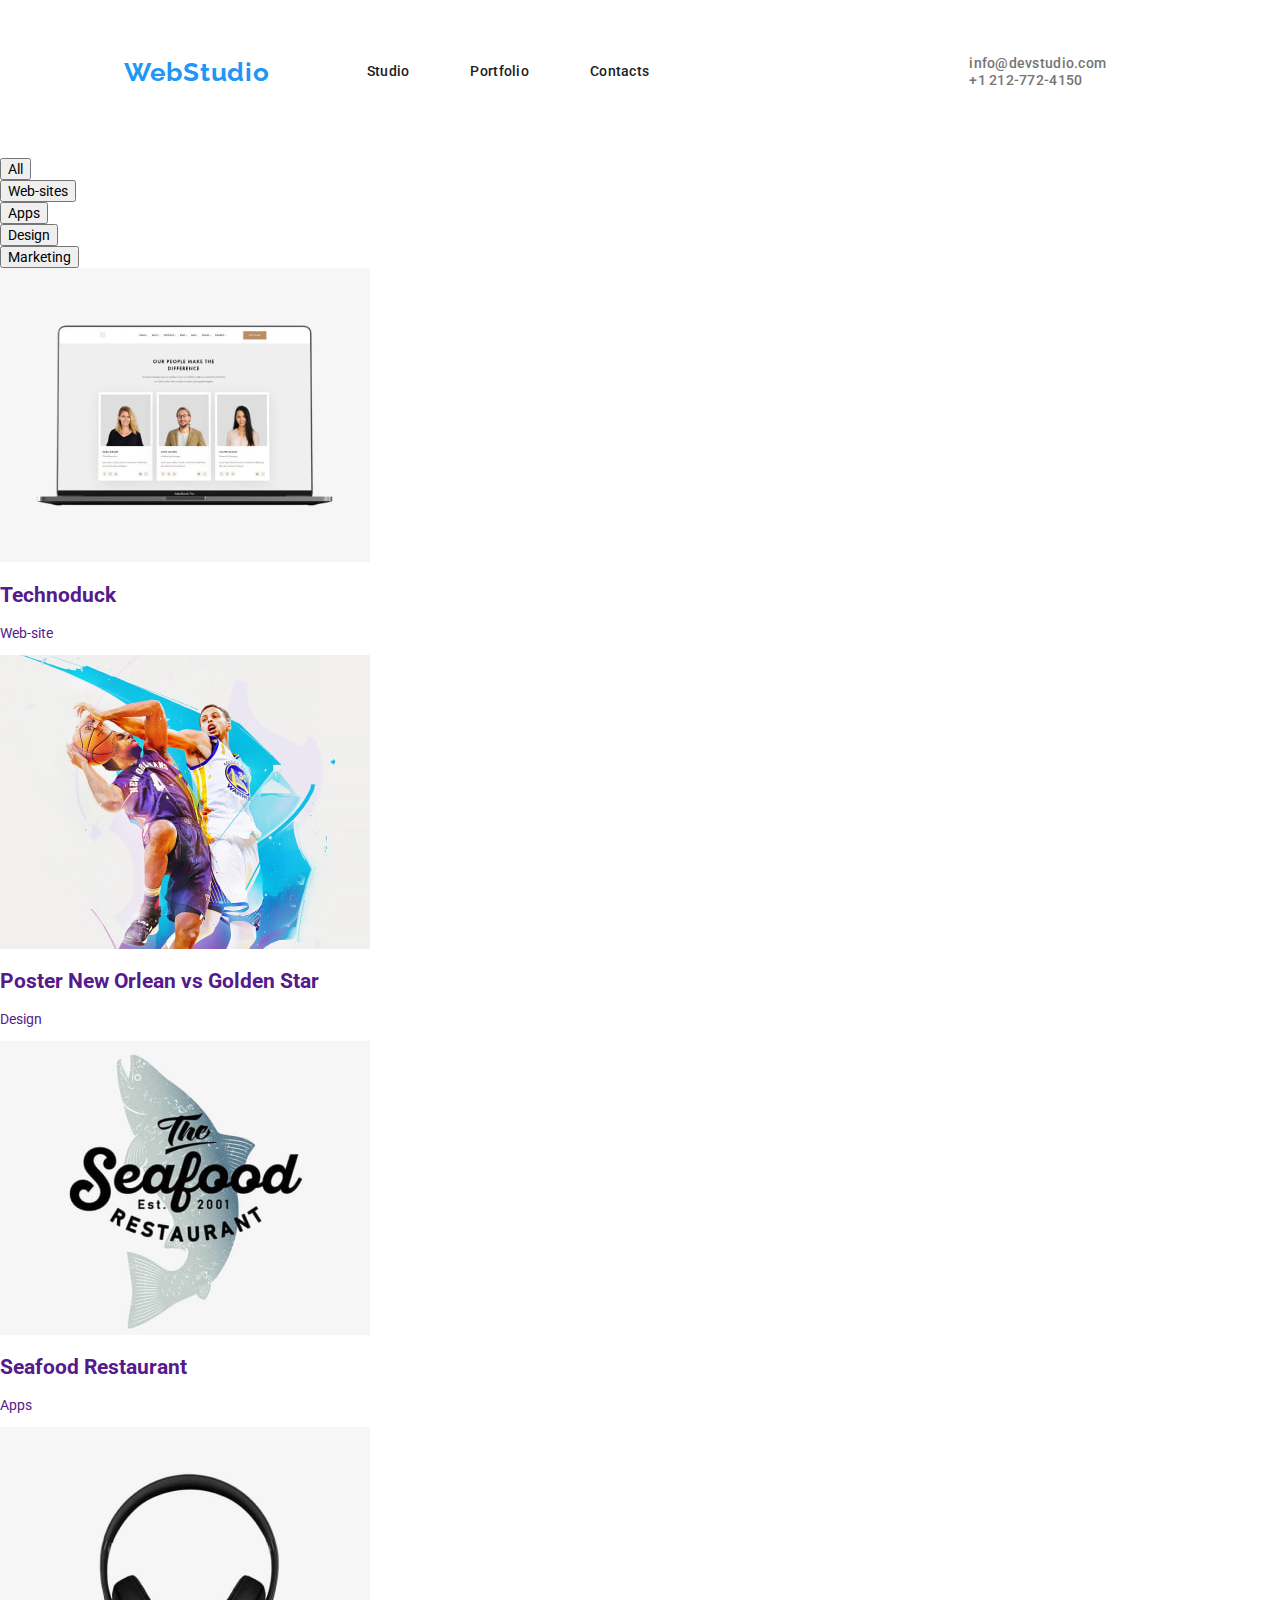
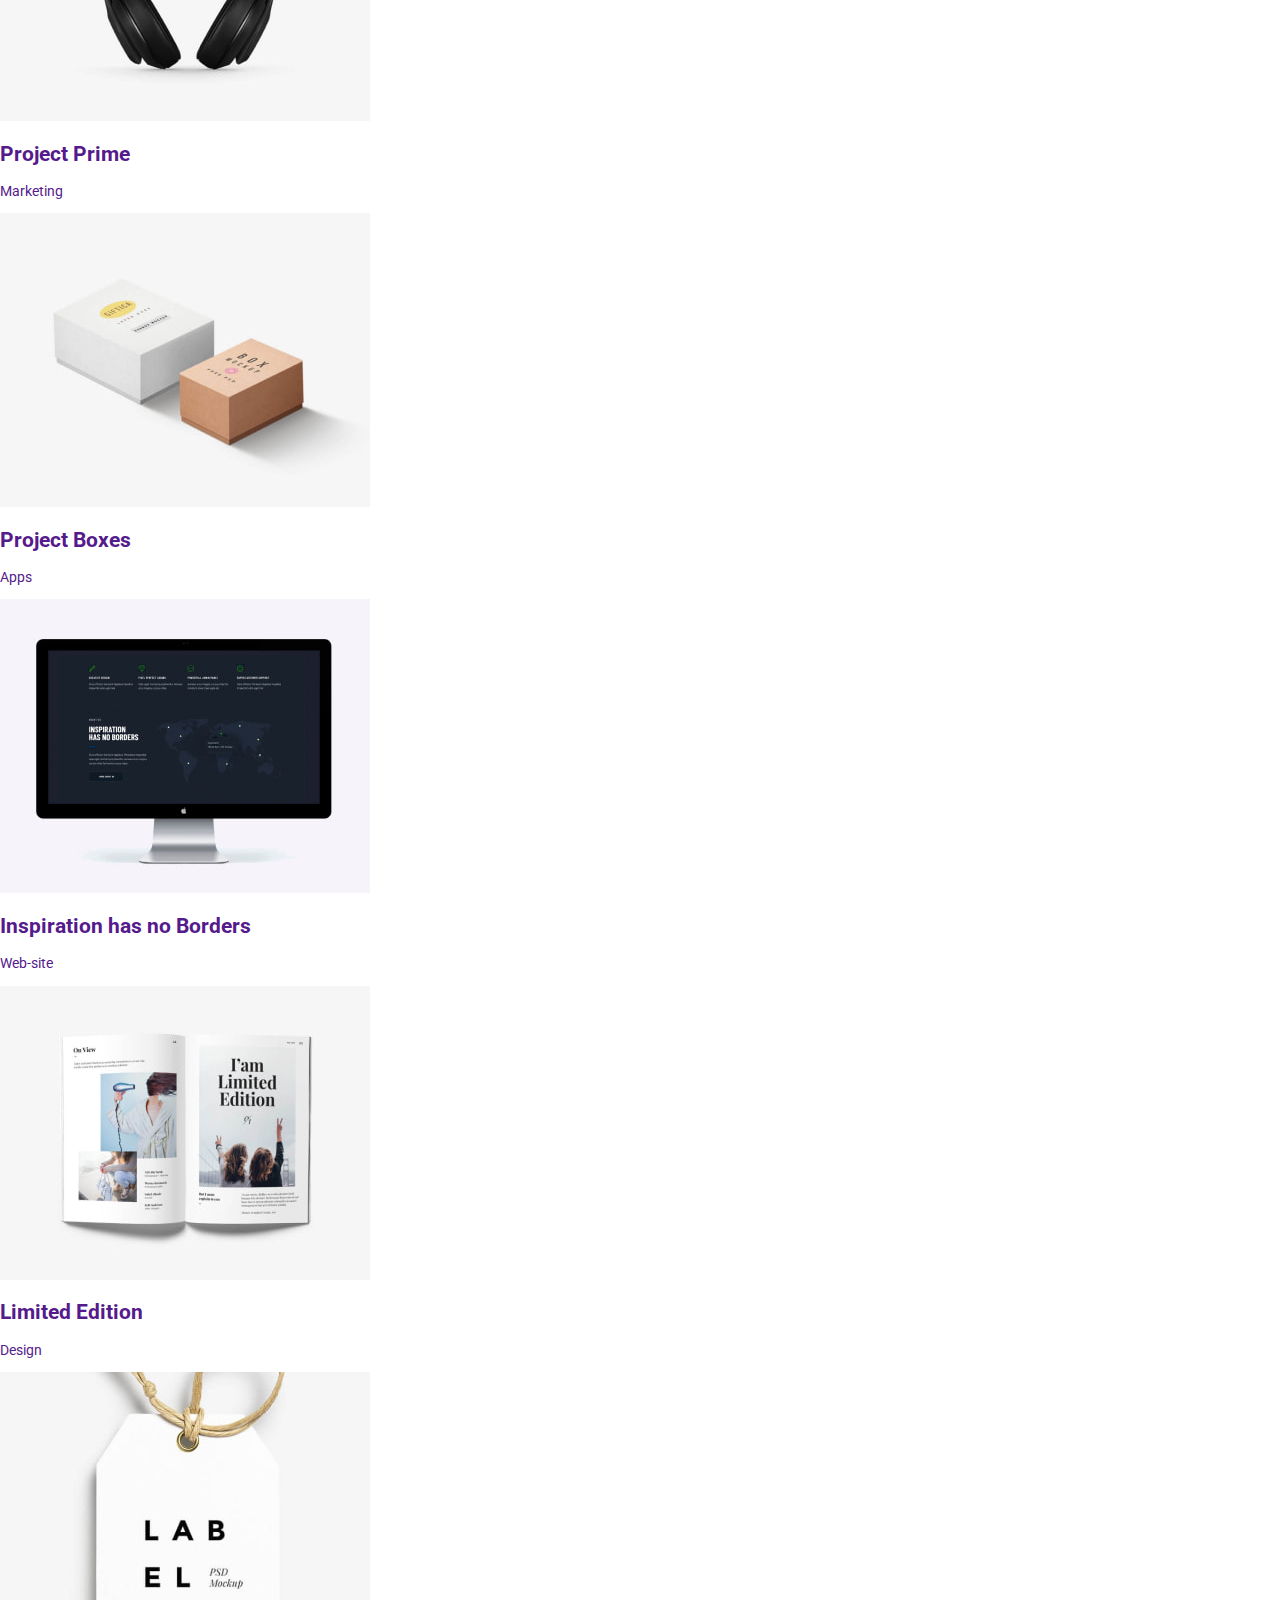
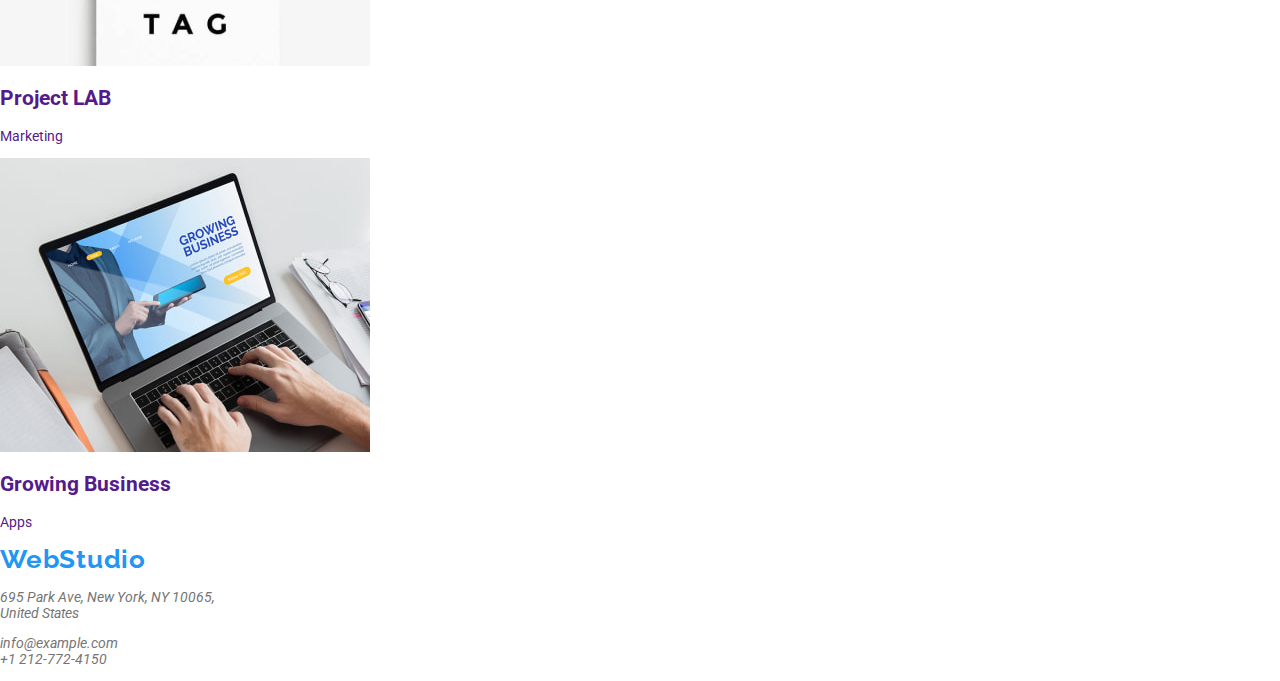
==== portfolio.html @ ec8e6b29 "50 css second atempt" ====
<!DOCTYPE html>
<html lang="en">
  <head>
    <meta charset="UTF-8" />
    <meta http-equiv="X-UA-Compatible" content="IE=edge" />
    <meta name="viewport" content="width=device-width, initial-scale=1.0" />
    <title>Portfolio</title>
    <link rel="stylesheet" href="./style/normalize.css" />
    <link rel="preconnect" href="https://fonts.googleapis.com" />
    <link rel="preconnect" href="https://fonts.gstatic.com" crossorigin />
    <link
      href="https://fonts.googleapis.com/css2?family=Raleway:wght@700&family=Roboto:wght@400;500;700;900&display=swap"
      rel="stylesheet"
    />
    <link rel="stylesheet" href="./style/index.css" />
  </head>
  <body>
    <header>
      <a href="./index.html" class="link logo"
        ><span class="web">Web</span>Studio</a
      >
      <nav class="nav">
        <ul class="list nav-list">
          <li class="nav-item">
            <a href="./index.html" class="link nav-link">Studio</a>
          </li>
          <li class="nav-item">
            <a href="./portfolio.html" class="link nav-link">Portfolio</a>
          </li>
          <li class="nav-item">
            <a href="" class="link nav-link">Contacts</a>
          </li>
        </ul>
      </nav>
      <div>
        <a href="mailto:info@devstudio.com" class="link nav-contact"
          >info@devstudio.com</a
        >
        <a href="tel:+12127724150" class="link nav-contact">+1 212-772-4150</a>
      </div>
    </header>
    <main>
      <section class="works">
        <h1 class="works-title visually-hidden">Works</h1>
        <ul class="list btns-list">
          <li class="btn-item">
            <button type="button" class="works-btn">All</button>
          </li>
          <li class="btn-item">
            <button type="button" class="works-btn">Web-sites</button>
          </li>
          <li class="btn-item">
            <button type="button" class="works-btn">Apps</button>
          </li>
          <li class="btn-item">
            <button type="button" class="works-btn">Design</button>
          </li>
          <li class="btn-item">
            <button type="button" class="works-btn">Marketing</button>
          </li>
          <ul class="list works-list">
            <li class="works-item">
              <a href="" class="link works-link">
                <img
                  src="./images/portfolio/technoduck.jpg"
                  alt="Technoduck"
                  class="works-img"
                  width="370"
                />
                <h2 class="works-name">Technoduck</h2>
                <p class="works-type">Web-site</p>
              </a>
            </li>
            <li class="works-item">
              <a href="" class="link works-link">
                <img
                  src="./images/portfolio/poster new orlean vs golden star.jpg"
                  alt="Poster New Orlean vs Golden Star"
                  class="works-img"
                  width="370"
                />
                <h2 class="works-name">Poster New Orlean vs Golden Star</h2>
                <p class="works-type">Design</p>
              </a>
            </li>
            <li class="works-item">
              <a href="" class="link works-link">
                <img
                  src="./images/portfolio/seafood restaurant .jpg"
                  alt="Seafood Restaurant "
                  class="works-img"
                  width="370"
                />
                <h2 class="works-name">Seafood Restaurant</h2>
                <p class="works-type">Apps</p>
              </a>
            </li>
            <li class="works-item">
              <a href="" class="link works-link">
                <img
                  src="./images/portfolio/project prime.jpg"
                  alt="Project Prime"
                  class="works-img"
                  width="370"
                />
                <h2 class="works-name">Project Prime</h2>
                <p class="works-type">Marketing</p>
              </a>
            </li>
            <li class="works-item">
              <a href="" class="link works-link">
                <img
                  src="./images/portfolio/project boxes.jpg"
                  alt="Project Boxes"
                  class="works-img"
                  width="370"
                />
                <h2 class="works-name">Project Boxes</h2>
                <p class="works-type">Apps</p>
              </a>
            </li>
            <li class="works-item">
              <a href="" class="link works-link">
                <img
                  src="./images/portfolio/inspiration has no borders.jpg"
                  alt="Inspiration has no Borders"
                  class="works-img"
                  width="370"
                />
                <h2 class="works-name">Inspiration has no Borders</h2>
                <p class="works-type">Web-site</p>
              </a>
            </li>
            <li class="works-item">
              <a href="" class="link works-link">
                <img
                  src="./images/portfolio/limited edition.jpg"
                  alt="Limited Edition"
                  class="works-img"
                  width="370"
                />
                <h2 class="works-name">Limited Edition</h2>
                <p class="works-type">Design</p>
              </a>
            </li>
            <li class="works-item">
              <a href="" class="link works-link">
                <img
                  src="./images/portfolio/project lab.jpg"
                  alt="Project LAB"
                  class="works-img"
                  width="370"
                />
                <h2 class="works-name">Project LAB</h2>
                <p class="works-type">Marketing</p>
              </a>
            </li>
            <li class="works-item">
              <a href="" class="link works-link">
                <img
                  src="./images/portfolio/growing business.jpg"
                  alt="Growing Business"
                  class="works-img"
                  width="370"
                />
                <h2 class="works-name">Growing Business</h2>
                <p class="works-type">Apps</p>
              </a>
            </li>
          </ul>
        </ul>
      </section>
    </main>
    <footer class="footer">
      <a href="./index.html" class="link logo"
        ><span class="web">Web</span>Studio</a
      >
      <address>
        <p>
          695 Park Ave, New York, NY 10065,<br />
          United States
        </p>
        <ul class="list">
          <li>
            <a class="link" href="mailto:info@example.com"></a>info@example.com
          </li>
          <li><a class="link" href="tel:+12127724150"></a>+1 212-772-4150</li>
        </ul>
      </address>
    </footer>
  </body>
</html>
---- style/index.css ----
.visually-hidden {
  position: absolute;
  white-space: nowrap;
  width: 1px;
  height: 1px;
  overflow: hidden;
  border: 0;
  padding: 0;
  clip: rect(0 0 0 0);
  clip-path: inset(50%);
  margin: -1px;
}

:root {
  --primary-color: #2f303a;
  --secondary-color: #f5f4fa;
  --accent-color: #2196f3;
  --common-white: #ffffff;
  --main-font: 'Roboto', sans-serif;
  --text-size: 14px;
  --main-font-weight: 400;
  --main-text-color: #757575;
}

body {
  background-color: var(--common-white);
  font-family: var(--main-font), sans-serif;
  color: var(--main-text-color);
  font-size: var(--text-size);
}

.list {
  list-style: none;
  padding: 0%;
}

.link {
  text-decoration: none;
}

/* Header */

header {
  height: 80px;
  display: flex;
  align-items: center;
  padding: 32px 215px;
  background-color: var(--common-white);
  justify-content: center;
}

.logo {
  margin-right: 97px;
  font-family: 'Raleway';
  font-weight: 700;
  font-size: 26px;
  line-height: 1.19;
  letter-spacing: 0.03em;
  color: var(--accent-color);
}

.nav {
  margin-right: 320px;
}

.nav-list {
  display: flex;
  font-weight: 500;
  font-size: 14px;
  line-height: 1.14;
  letter-spacing: 0.02em;
}

.nav-item {
  margin-right: 61px;
}

.nav-link {
  color: #212121;
}

.nav-link:hover,
.nav-link:focus,
.nav-contact:hover,
.nav-contact:focus {
  color: var(--accent-color);
}

.nav-item:last-child {
  margin-right: 0;
}

.nav-contact {
  color: var(--main-text-color);
  font-weight: 500;
  font-size: 14px;
  line-height: 1.14;
  letter-spacing: 0.02em;
}

.nav-contact:first-child {
  margin-right: 50px;
}

/* Hero */

.hero {
  height: 600px;
  background-color: var(--primary-color);
  display: flex;
  align-items: center;
  justify-content: center;
  color: var(--common-white);
}

.hero-title {
  font-weight: 900;
  font-size: 44px;
  line-height: 1.36;
  text-align: center;
  letter-spacing: 0.06em;
  text-transform: uppercase;
  margin-bottom: 40px;
}

.hero-content {
  width: 696px;
}

.hero-btn,
.works-btn {
  cursor: pointer;
}

.hero-btn {
  margin: 0 auto;
  display: block;
  font-weight: 700;
  font-size: 16px;
  line-height: 1.88;
  letter-spacing: 0.06em;
  color: var(--common-white);
  width: 200px;
  height: 50px;
  background: var(--accent-color);
  border-radius: 4px;
  border: none;
}

.features {
}
.features-title {
}
.visually-hidden {
}
.features-list {
}
.features-item {
}
.features-item-title {
}
.features-text {
}
.process {
}
.process-title {
}
.process-list {
}
.process-item {
}
.process-link {
}
.process-image {
}
.team {
}
.team-list {
}
.team-member {
}
.team-member-photo {
}
.team-member-name {
}
.team-member-position {
}
.footer {
}

.works {
}
.works-title {
}
.visually-hidden {
}
.btns-list {
}
.btn-item {
}
.works-list {
}
.works-item {
}
.works-link {
}
.works-img {
}
.works-name {
}
.works-type {
}
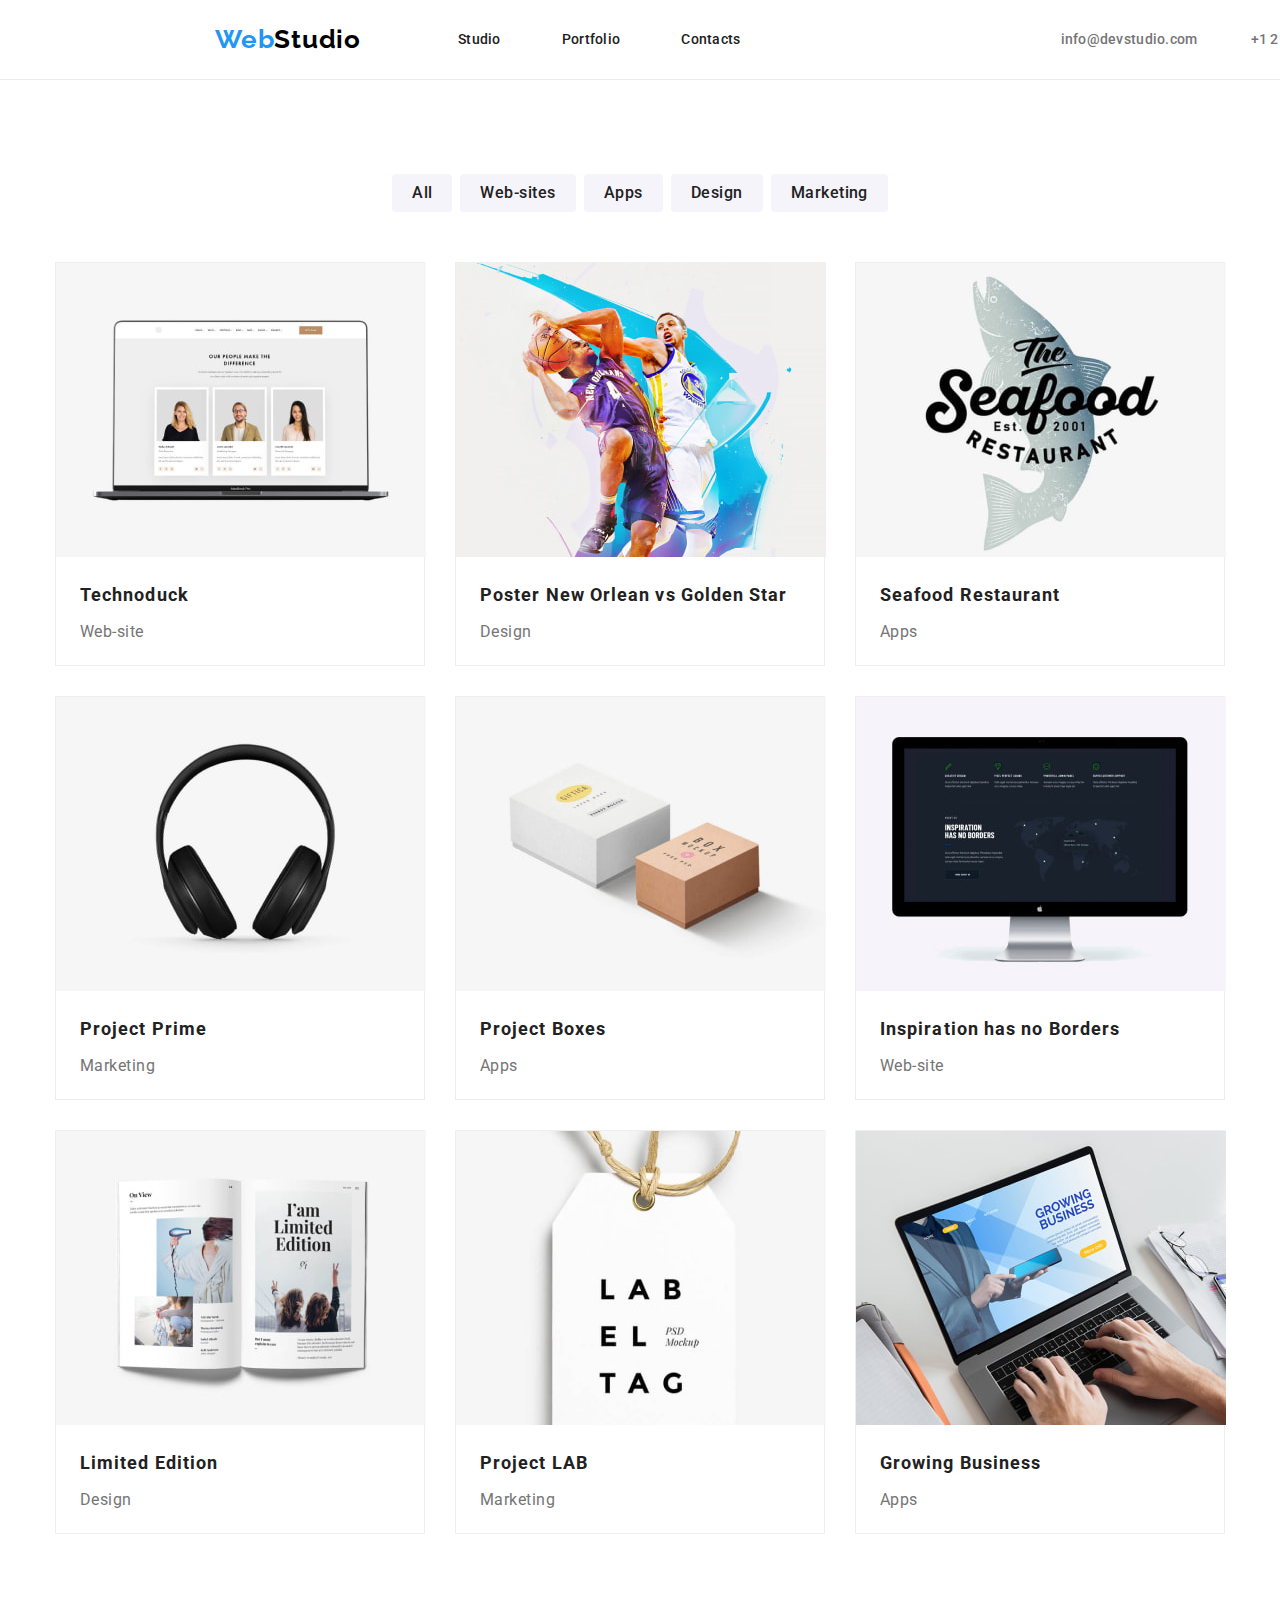
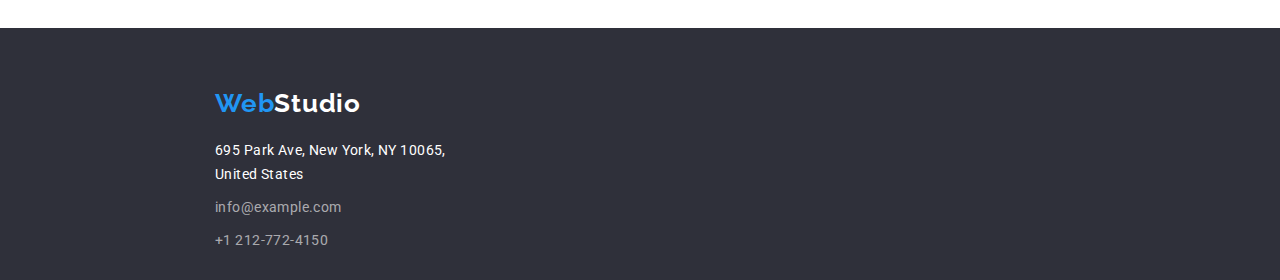
==== commit 8c48de4f: "full css" ====
--- a/portfolio.html
+++ b/portfolio.html
@@ -16,48 +16,54 @@
   </head>
   <body>
     <header>
-      <a href="./index.html" class="link logo"
-        ><span class="web">Web</span>Studio</a
-      >
-      <nav class="nav">
-        <ul class="list nav-list">
-          <li class="nav-item">
-            <a href="./index.html" class="link nav-link">Studio</a>
-          </li>
-          <li class="nav-item">
-            <a href="./portfolio.html" class="link nav-link">Portfolio</a>
-          </li>
-          <li class="nav-item">
-            <a href="" class="link nav-link">Contacts</a>
-          </li>
-        </ul>
-      </nav>
-      <div>
-        <a href="mailto:info@devstudio.com" class="link nav-contact"
-          >info@devstudio.com</a
+      <div class="header-content">
+        <a href="./index.html" class="link logo"
+          >Web<span class="logo-studio-dark">Studio</span></a
         >
-        <a href="tel:+12127724150" class="link nav-contact">+1 212-772-4150</a>
+        <nav class="nav">
+          <ul class="list nav-list">
+            <li class="nav-item">
+              <a href="./index.html" class="link nav-link">Studio</a>
+            </li>
+            <li class="nav-item">
+              <a href="./portfolio.html" class="link nav-link">Portfolio</a>
+            </li>
+            <li class="nav-item">
+              <a href="" class="link nav-link">Contacts</a>
+            </li>
+          </ul>
+        </nav>
+        <div class="header-contacts">
+          <a href="mailto:info@devstudio.com" class="link nav-contact"
+            >info@devstudio.com</a
+          >
+          <a href="tel:+12127724150" class="link nav-contact"
+            >+1 212-772-4150</a
+          >
+        </div>
       </div>
     </header>
     <main>
       <section class="works">
-        <h1 class="works-title visually-hidden">Works</h1>
-        <ul class="list btns-list">
-          <li class="btn-item">
-            <button type="button" class="works-btn">All</button>
-          </li>
-          <li class="btn-item">
-            <button type="button" class="works-btn">Web-sites</button>
-          </li>
-          <li class="btn-item">
-            <button type="button" class="works-btn">Apps</button>
-          </li>
-          <li class="btn-item">
-            <button type="button" class="works-btn">Design</button>
-          </li>
-          <li class="btn-item">
-            <button type="button" class="works-btn">Marketing</button>
-          </li>
+        <div class="works-content">
+          <h1 class="works-title visually-hidden">Works</h1>
+          <ul class="list btn-list">
+            <li class="btn-item">
+              <button type="button" class="works-btn">All</button>
+            </li>
+            <li class="btn-item">
+              <button type="button" class="works-btn">Web-sites</button>
+            </li>
+            <li class="btn-item">
+              <button type="button" class="works-btn">Apps</button>
+            </li>
+            <li class="btn-item">
+              <button type="button" class="works-btn">Design</button>
+            </li>
+            <li class="btn-item">
+              <button type="button" class="works-btn">Marketing</button>
+            </li>
+          </ul>
           <ul class="list works-list">
             <li class="works-item">
               <a href="" class="link works-link">
@@ -168,23 +174,25 @@
               </a>
             </li>
           </ul>
-        </ul>
+        </div>
       </section>
     </main>
     <footer class="footer">
       <a href="./index.html" class="link logo"
-        ><span class="web">Web</span>Studio</a
+        >Web<span class="logo-studio-white">Studio</span></a
       >
-      <address>
-        <p>
+      <address class="footer-address">
+        <p class="location">
           695 Park Ave, New York, NY 10065,<br />
           United States
         </p>
-        <ul class="list">
-          <li>
+        <ul class="list footer-contacts">
+          <li class="footer-contact">
             <a class="link" href="mailto:info@example.com"></a>info@example.com
           </li>
-          <li><a class="link" href="tel:+12127724150"></a>+1 212-772-4150</li>
+          <li class="footer-contact">
+            <a class="link" href="tel:+12127724150"></a>+1 212-772-4150
+          </li>
         </ul>
       </address>
     </footer>
--- a/style/index.css
+++ b/style/index.css
@@ -18,8 +18,13 @@
   --common-white: #ffffff;
   --main-font: 'Roboto', sans-serif;
   --text-size: 14px;
-  --main-font-weight: 400;
   --main-text-color: #757575;
+  --main-header-color: #212121;
+}
+
+h2,
+h3 {
+  color: var(--main-header-color);
 }
 
 body {
@@ -41,12 +46,22 @@
 /* Header */
 
 header {
+  width: 1600px;
   height: 80px;
   display: flex;
+  padding: 32px 215px;
+  box-sizing: border-box;
+  background-color: var(--common-white);
+  margin: auto;
+  /* border-style: solid;
+  border-color: #ececec;
+  border-width: 1px; */
+  border-bottom: 1px solid #ececec;
+}
+
+.header-content {
+  display: flex;
   align-items: center;
-  padding: 32px 215px;
-  background-color: var(--common-white);
-  justify-content: center;
 }
 
 .logo {
@@ -57,6 +72,10 @@
   line-height: 1.19;
   letter-spacing: 0.03em;
   color: var(--accent-color);
+}
+
+.logo-studio-dark {
+  color: #000000;
 }
 
 .nav {
@@ -69,14 +88,19 @@
   font-size: 14px;
   line-height: 1.14;
   letter-spacing: 0.02em;
+  margin: 0;
 }
 
 .nav-item {
   margin-right: 61px;
 }
 
+.nav-item:last-child {
+  margin-right: 0;
+}
+
 .nav-link {
-  color: #212121;
+  color: var(--main-header-color);
 }
 
 .nav-link:hover,
@@ -84,10 +108,6 @@
 .nav-contact:hover,
 .nav-contact:focus {
   color: var(--accent-color);
-}
-
-.nav-item:last-child {
-  margin-right: 0;
 }
 
 .nav-contact {
@@ -105,12 +125,18 @@
 /* Hero */
 
 .hero {
+  width: 1600px;
   height: 600px;
   background-color: var(--primary-color);
   display: flex;
   align-items: center;
   justify-content: center;
   color: var(--common-white);
+  margin: 0 auto;
+}
+
+.hero-content {
+  width: 696px;
 }
 
 .hero-title {
@@ -121,10 +147,6 @@
   letter-spacing: 0.06em;
   text-transform: uppercase;
   margin-bottom: 40px;
-}
-
-.hero-content {
-  width: 696px;
 }
 
 .hero-btn,
@@ -147,66 +169,250 @@
   border: none;
 }
 
+/* Features */
+
 .features {
-}
-.features-title {
-}
-.visually-hidden {
-}
+  width: 1170px;
+  height: 101px;
+  display: block;
+  margin: 94px auto;
+}
+
 .features-list {
-}
+  display: flex;
+  margin: 0;
+}
+
 .features-item {
-}
+  margin-right: 30px;
+}
+
+.features-item:last-child {
+  margin-right: 0;
+}
+
 .features-item-title {
+  font-weight: 700;
+  font-size: 14px;
+  line-height: 1.14;
+  letter-spacing: 0.03em;
+  text-transform: uppercase;
+  margin: 0;
+  margin-bottom: 10px;
+  width: 270px;
+  height: 15px;
 }
 .features-text {
-}
+  line-height: 1.71;
+  letter-spacing: 0.03em;
+  margin: 0;
+  width: 270px;
+  height: 75px;
+}
+
+/* Process */
+
 .process {
+  width: 1170px;
+  height: 386px;
+  display: block;
+  margin: 94px auto;
 }
 .process-title {
+  margin: 0 auto 50px;
+  font-weight: 700;
+  font-size: 36px;
+  line-height: 1.17;
+  text-align: center;
+  letter-spacing: 0.03em;
+
+  color: #212121;
 }
 .process-list {
+  display: flex;
 }
 .process-item {
-}
-.process-link {
-}
-.process-image {
-}
+  margin-right: 30px;
+}
+
+/* Team */
+
 .team {
-}
+  width: 1600px;
+  height: 648px;
+  background-color: var(--secondary-color);
+  margin: 94px auto 0;
+}
+
+.team-content {
+  display: block;
+  padding-top: 94px;
+}
+
+.team-title {
+  text-align: center;
+  font-weight: 700;
+  font-size: 36px;
+  line-height: 1.17;
+  letter-spacing: 0.03em;
+  margin: 0;
+}
+
 .team-list {
+  display: flex;
+  justify-content: center;
+  margin-top: 50px;
 }
 .team-member {
-}
-.team-member-photo {
-}
+  width: 270px;
+  height: 368px;
+  background-color: var(--common-white);
+  margin-right: 30px;
+  box-shadow: 0px 1px 3px rgba(0, 0, 0, 0.12), 0px 1px 1px rgba(0, 0, 0, 0.14),
+    0px 2px 1px rgba(0, 0, 0, 0.2);
+  border-radius: 0px 0px 4px 4px;
+}
+
 .team-member-name {
-}
+  font-weight: 500;
+}
+.team-member-name,
 .team-member-position {
-}
+  font-size: 16px;
+  line-height: 1.19;
+  text-align: center;
+  letter-spacing: 0.03em;
+}
+
+/* Footer */
+
 .footer {
-}
+  width: 1600px;
+  height: 252px;
+  background-color: var(--primary-color);
+  margin: auto;
+  padding-left: 215px;
+  padding-top: 60px;
+  box-sizing: border-box;
+}
+
+.logo-studio-white {
+  color: var(--common-white);
+}
+
+.footer-address {
+  margin-top: 20px;
+  font-style: normal;
+}
+
+.location {
+  line-height: 1.71;
+  letter-spacing: 0.03em;
+  color: var(--common-white);
+  margin: 0;
+}
+
+.footer-contacts {
+  margin: 0;
+}
+
+.footer-contact {
+  line-height: 1.71;
+  letter-spacing: 0.03em;
+  color: rgba(255, 255, 255, 0.6);
+  margin-top: 9px;
+}
+
+/* Portfolio - works */
 
 .works {
-}
-.works-title {
-}
-.visually-hidden {
-}
-.btns-list {
-}
+  width: 1170px;
+  height: 1360px;
+  margin: 94px auto;
+  display: block;
+}
+
+.works-content {
+  display: block;
+}
+
+.btn-list {
+  display: flex;
+  justify-content: center;
+  margin: 0;
+  height: 54px;
+}
+
+.works-list {
+  display: flex;
+  justify-content: center;
+  flex-wrap: wrap;
+  width: 1170px;
+  margin-top: 34px;
+}
+
+.works-btn {
+  height: 38px;
+  padding: 0 20px;
+  background-color: var(--secondary-color);
+  border-radius: 4px;
+  font-weight: 500;
+  font-size: 16px;
+  line-height: 1.62;
+  text-align: center;
+  letter-spacing: 0.03em;
+  color: var(--main-header-color);
+  border: none;
+}
+
 .btn-item {
-}
-.works-list {
-}
+  margin-right: 8px;
+}
+
+.btn-item:last-child {
+  margin-right: 0;
+}
+
+.works-btn:hover,
+.works-btn:focus {
+  background-color: var(--accent-color);
+  color: var(--common-white);
+}
+
 .works-item {
-}
-.works-link {
-}
+  width: 370px;
+  height: 404px;
+  background-color: var(--common-white);
+  border: 1px solid #eeeeee;
+  margin-right: 30px;
+  margin-bottom: 30px;
+  box-sizing: border-box;
+  display: block;
+}
+
+.works-item:nth-child(3n) {
+  margin-right: 0;
+}
+
+.works-item:nth-last-child(-n + 3) {
+  margin-bottom: 0;
+}
+
 .works-img {
-}
+  display: block;
+}
+
 .works-name {
+  font-weight: 700;
+  font-size: 18px;
+  line-height: 2;
+  letter-spacing: 0.06em;
+  margin: 20px 0 0 24px;
 }
 .works-type {
-}
+  font-size: 16px;
+  line-height: 1.88;
+  letter-spacing: 0.03em;
+  color: var(--main-text-color);
+  margin: 4px 0 20px 24px;
+}
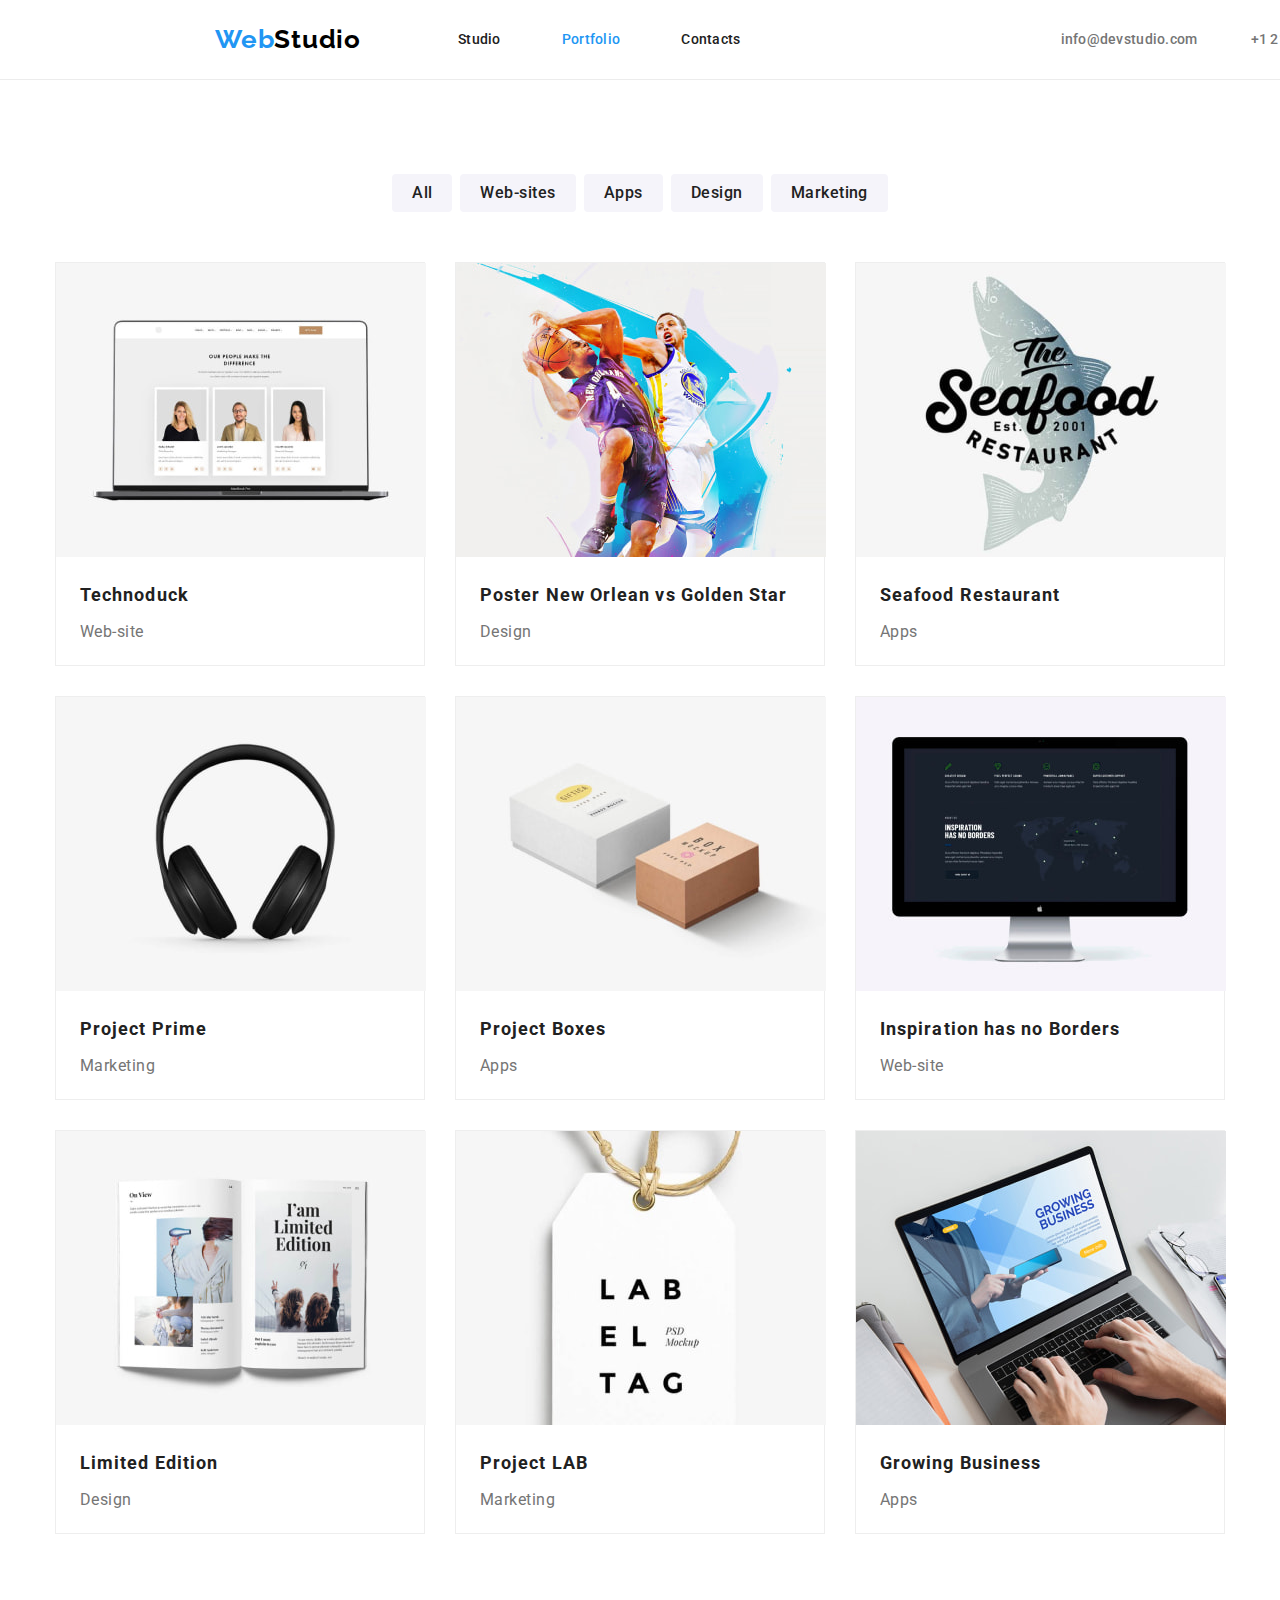
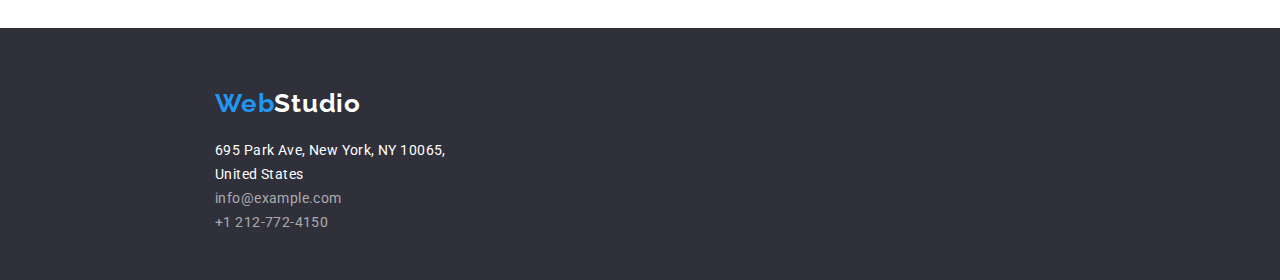
==== commit 7b073f4a: "correction" ====
--- a/portfolio.html
+++ b/portfolio.html
@@ -26,7 +26,9 @@
               <a href="./index.html" class="link nav-link">Studio</a>
             </li>
             <li class="nav-item">
-              <a href="./portfolio.html" class="link nav-link">Portfolio</a>
+              <a href="./portfolio.html" class="link nav-link current"
+                >Portfolio</a
+              >
             </li>
             <li class="nav-item">
               <a href="" class="link nav-link">Contacts</a>
@@ -187,11 +189,15 @@
           United States
         </p>
         <ul class="list footer-contacts">
-          <li class="footer-contact">
-            <a class="link" href="mailto:info@example.com"></a>info@example.com
+          <li>
+            <a class="link footer-contact" href="mailto:info@example.com"
+              >info@example.com</a
+            >
           </li>
-          <li class="footer-contact">
-            <a class="link" href="tel:+12127724150"></a>+1 212-772-4150
+          <li>
+            <a class="link footer-contact" href="tel:+12127724150"
+              >+1 212-772-4150</a
+            >
           </li>
         </ul>
       </address>
--- a/style/index.css
+++ b/style/index.css
@@ -106,7 +106,13 @@
 .nav-link:hover,
 .nav-link:focus,
 .nav-contact:hover,
-.nav-contact:focus {
+.nav-contact:focus,
+.footer-contact:hover,
+.footer-contact:focus {
+  color: var(--accent-color);
+}
+
+.current {
   color: var(--accent-color);
 }
 
